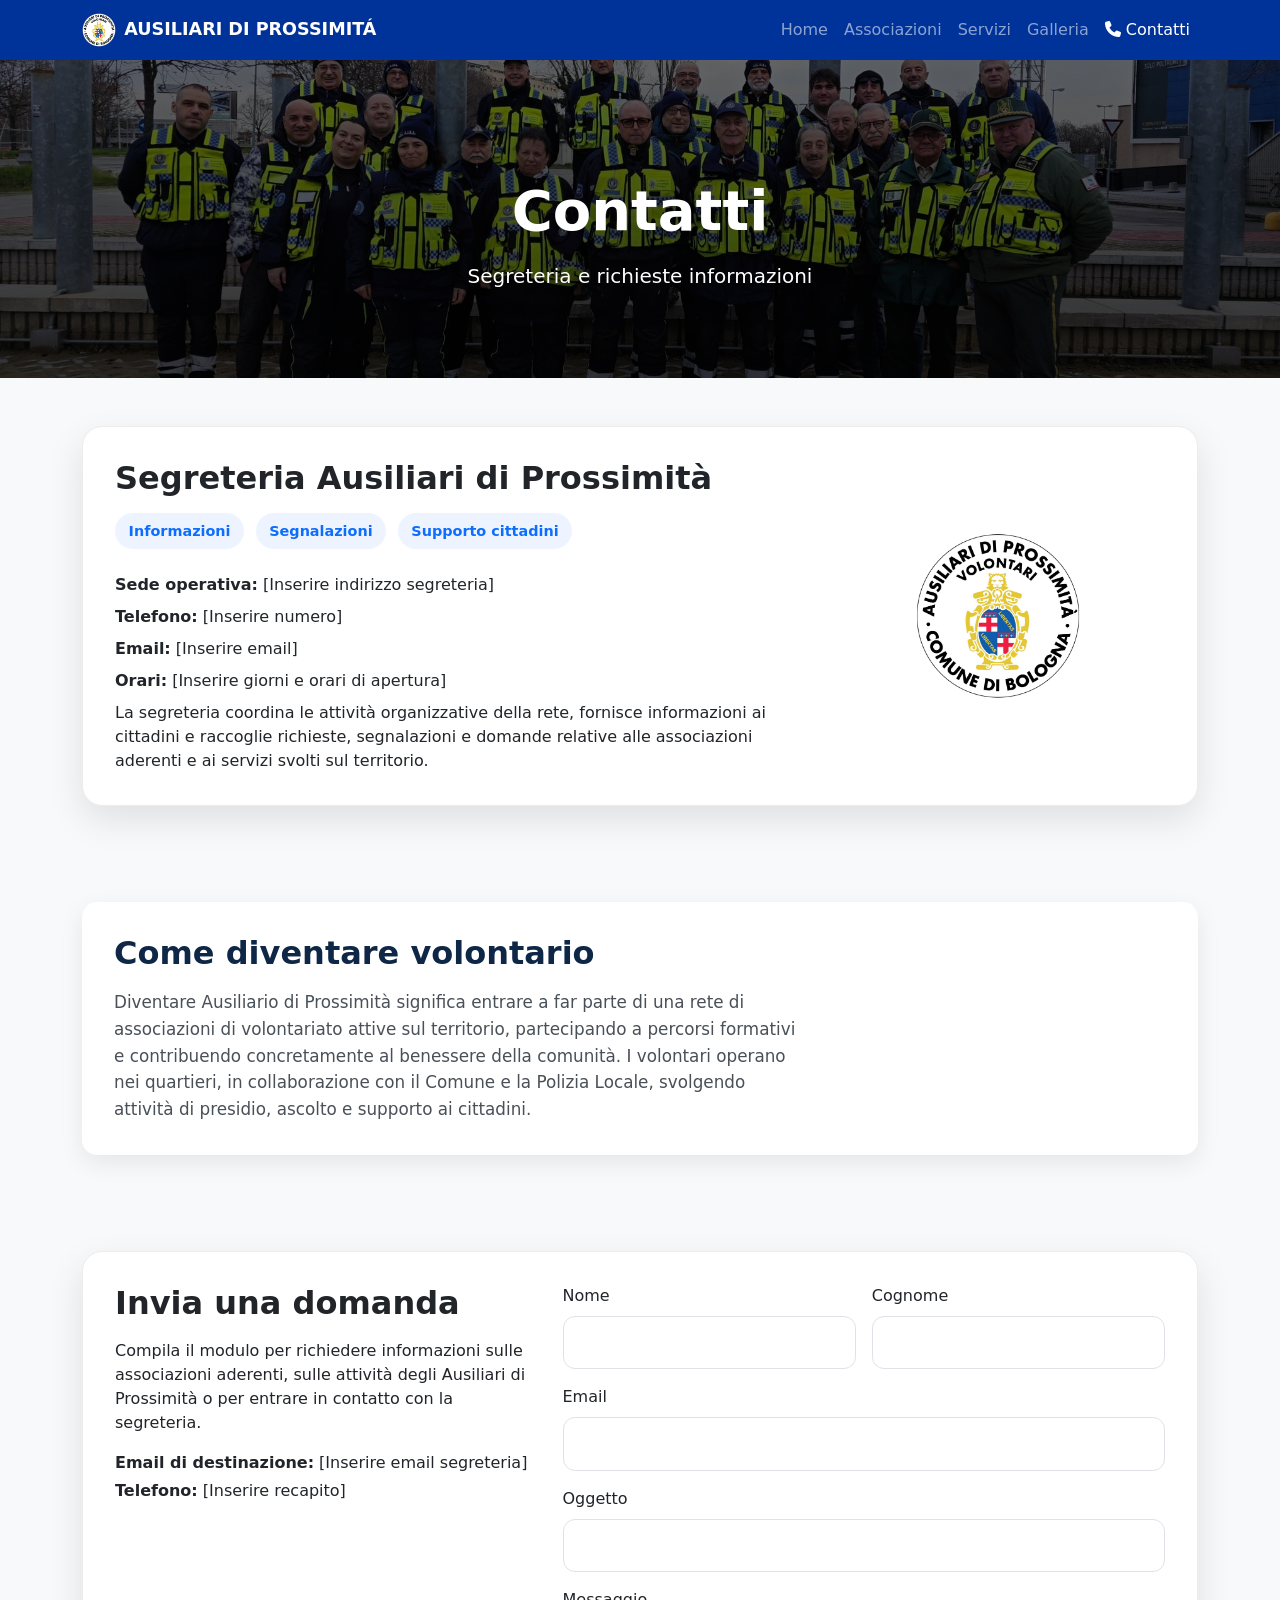
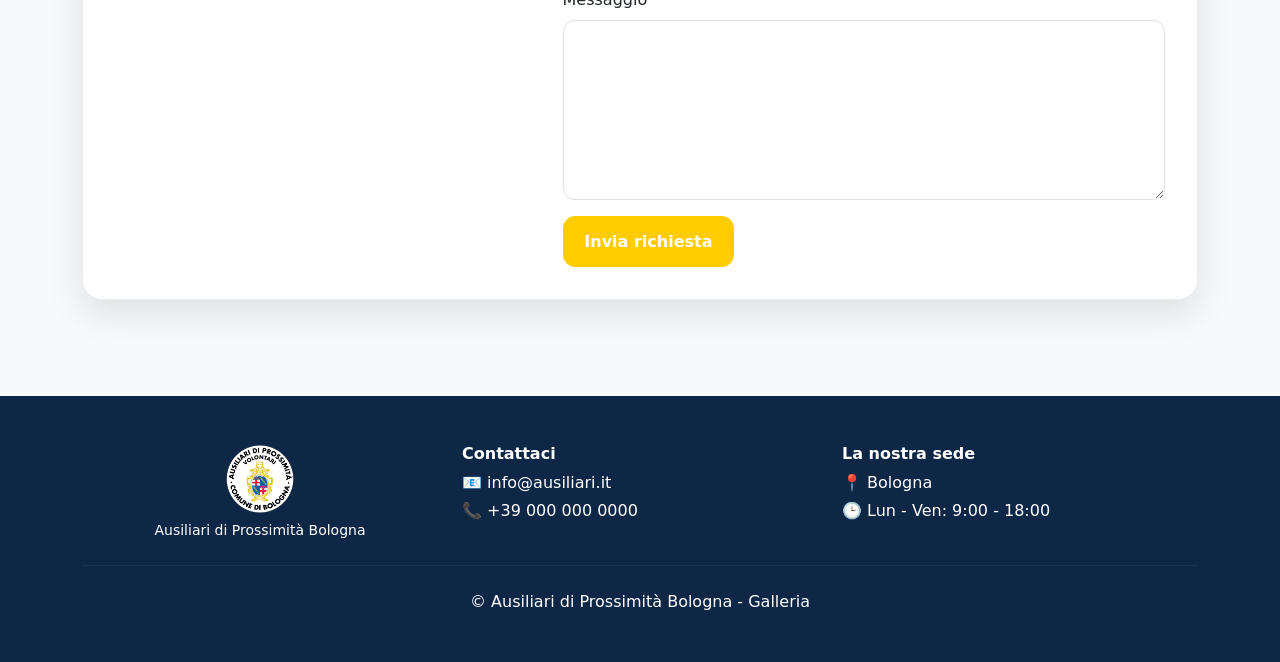
==== html/contatti.html @ b4db6cfe "Initial commit" ====
<!DOCTYPE html>
<html lang="it">

<head>
    <meta charset="UTF-8">
    <meta name="viewport" content="width=device-width, initial-scale=1.0">
    <title>Contatti - Ausiliari di Prossimità Bologna</title>
    <link href="https://cdn.jsdelivr.net/npm/bootstrap@5.3.3/dist/css/bootstrap.min.css" rel="stylesheet">
    <link rel="stylesheet" href="https://cdnjs.cloudflare.com/ajax/libs/font-awesome/6.5.2/css/all.min.css">
    <link rel="stylesheet" href="../css/contatti.css">
    <link rel="stylesheet" href="../css/common.css">
</head>

<body>

    <nav class="navbar navbar-expand-lg navbar-dark bg-bologna-dark fixed-top">
        <div class="container">
            <a class="navbar-brand fw-bold d-flex align-items-center gap-2" href="homepage.html">
                <img src="../immagini/logo volontari no bgrnd.png" alt="Logo" class="navbar-logo">
                <span class="navbar-brand-text">AUSILIARI DI PROSSIMITÁ</span>
            </a>
            <button class="navbar-toggler" type="button" data-bs-toggle="collapse" data-bs-target="#navbarNav"
                aria-controls="navbarNav" aria-expanded="false" aria-label="Toggle navigation">
                <span class="navbar-toggler-icon"></span>
            </button>

            <div class="collapse navbar-collapse" id="navbarNav">
                <ul class="navbar-nav ms-auto">
                    <li class="nav-item"><a class="nav-link" href="homepage.html">Home</a></li>
                    <li class="nav-item"><a class="nav-link" href="associazioni.html">Associazioni</a></li>
                    <li class="nav-item"><a class="nav-link" href="servizi.html">Servizi</a></li>
                    <li class="nav-item"><a class="nav-link" href="galleria.html">Galleria</a></li>
                    <li class="nav-item"><a class="nav-link active" href="contatti.html"><i class="fa-solid fa-phone"></i>
                            Contatti</a></li>
                </ul>
            </div>
        </div>
    </nav>

    <section class="side-hero">
        <div class="container text-center text-white">
            <h1 class="display-4 fw-bold mb-3">Contatti</h1>
            <p class="lead mb-0">Segreteria e richieste informazioni</p>
        </div>
    </section>

    <section id="segreteria" class="py-5">
        <div class="container">
            <div class="segreteria-box">
                <div class="row align-items-center g-4">
                    <div class="col-lg-8">
                        <h2 class="section-title">Segreteria Ausiliari di Prossimità</h2>
                        <div class="mb-3">
                            <span class="info-chip">Informazioni</span>
                            <span class="info-chip">Segnalazioni</span>
                            <span class="info-chip">Supporto cittadini</span>
                        </div>
                        <p class="mb-2"><strong>Sede operativa:</strong> [Inserire indirizzo segreteria]</p>
                        <p class="mb-2"><strong>Telefono:</strong> [Inserire numero]</p>
                        <p class="mb-2"><strong>Email:</strong> [Inserire email]</p>
                        <p class="mb-2"><strong>Orari:</strong> [Inserire giorni e orari di apertura]</p>
                        <p class="mb-0">
                            La segreteria coordina le attività organizzative della rete, fornisce informazioni
                            ai cittadini e raccoglie richieste, segnalazioni e domande relative alle associazioni
                            aderenti e ai servizi svolti sul territorio.
                        </p>
                    </div>
                    <div class="col-lg-4 text-center">
                        <img src="../immagini/logo volontari.jpeg" alt="Logo Segreteria"
                            class="img-fluid logo-segreteria">
                    </div>
                </div>
            </div>
        </div>
    </section>

    <!-- Come diventare volontario -->
    <section id="diventa-volontario" class="py-5">
        <div class="container">
            <div class="box volontario-box">
                <div class="row align-items-center g-4">

                    <div class="col-lg-8">
                        <h2 class="fw-bold mb-3">Come diventare volontario</h2>

                        <p class="mb-0">
                            Diventare Ausiliario di Prossimità significa entrare a far parte
                            di una rete di associazioni di volontariato attive sul territorio,
                            partecipando a percorsi formativi e contribuendo concretamente
                            al benessere della comunità. I volontari operano nei quartieri,
                            in collaborazione con il Comune e la Polizia Locale, svolgendo
                            attività di presidio, ascolto e supporto ai cittadini.
                        </p>
                    </div>

                </div>
            </div>
        </div>
    </section>

    <section id="contatti" class="py-5">
        <div class="container">
            <div class="contact-form-box">
                <div class="row g-4">
                    <div class="col-lg-5">
                        <h2 class="section-title">Invia una domanda</h2>
                        <p>
                            Compila il modulo per richiedere informazioni sulle associazioni aderenti,
                            sulle attività degli Ausiliari di Prossimità o per entrare in contatto
                            con la segreteria.
                        </p>
                        <p class="mb-1"><strong>Email di destinazione:</strong> [Inserire email segreteria]</p>
                        <p class="mb-0"><strong>Telefono:</strong> [Inserire recapito]</p>
                    </div>

                    <div class="col-lg-7">
                        <form id="contactForm" novalidate>
                            <div class="row g-3">
                                <div class="col-md-6">
                                    <label for="nome" class="form-label">Nome</label>
                                    <input type="text" class="form-control" id="nome" name="nome" required>
                                </div>
                                <div class="col-md-6">
                                    <label for="cognome" class="form-label">Cognome</label>
                                    <input type="text" class="form-control" id="cognome" name="cognome" required>
                                </div>
                                <div class="col-12">
                                    <label for="email" class="form-label">Email</label>
                                    <input type="email" class="form-control" id="email" name="email" required>
                                </div>
                                <div class="col-12">
                                    <label for="oggetto" class="form-label">Oggetto</label>
                                    <input type="text" class="form-control" id="oggetto" name="oggetto" required>
                                </div>
                                <div class="col-12">
                                    <label for="messaggio" class="form-label">Messaggio</label>
                                    <textarea class="form-control" id="messaggio" name="messaggio" required></textarea>
                                </div>
                                <div class="col-12 d-flex align-items-center gap-3 flex-wrap">
                                    <button type="submit" class="btn btn-primary btn-contact">Invia richiesta</button>
                                    <div id="formStatus" class="form-status text-muted"></div>
                                </div>
                            </div>
                        </form>
                    </div>
                </div>
            </div>
        </div>
    </section>

    <footer class="py-5 mt-5 footer-custom">
        <div class="container">
            <div class="row text-center g-4">

                <div class="col-md-4">
                    <img src="../immagini/logo volontari no bgrnd.png" alt="Logo Ausiliari di Prossimità Bologna"
                        class="footer-logo">
                    <p class="mb-0 small">
                        Ausiliari di Prossimità Bologna
                    </p>
                </div>

                <div class="col-md-4 footer-col">
                    <h6 class="fw-bold mb-2">Contattaci</h6>
                    <p class="mb-1">
                        📧 info@ausiliari.it
                    </p>
                    <p class="mb-0">
                        📞 +39 000 000 0000
                    </p>
                </div>

                <div class="col-md-4 footer-col">
                    <h6 class="fw-bold mb-2">La nostra sede</h6>
                    <p class="mb-1">
                        📍 Bologna
                    </p>
                    <p class="mb-0">
                        🕒 Lun - Ven: 9:00 - 18:00
                    </p>
                </div>

            </div>

            <hr class="my-4 footer-divider">

            <div class="text-center">
                <p class="mb-0">© Ausiliari di Prossimità Bologna - Galleria</p>
            </div>
        </div>
    </footer>

    <script src="https://cdn.jsdelivr.net/npm/bootstrap@5.3.3/dist/js/bootstrap.bundle.min.js"></script>
    <script src="../js/contatti.js"></script>
</body>

</html>
---- css/contatti.css ----
body {
    background: #f8f9fa;
}

.contatti-hero {
    background: linear-gradient(rgba(0,0,0,0.55), rgba(0,0,0,0.72)),
                url('../immagini/ausiliari background.JPG') center/cover no-repeat;
    min-height: 38vh;
    display: flex;
    align-items: center;
    padding-top: 90px;
}

.section-card {
    background: #fff;
    border-radius: 20px;
    box-shadow: 0 14px 36px rgba(0, 0, 0, 0.10);
    border: 1px solid #ececec;
    padding: 2rem;
}

.section-title {
    font-weight: 700;
    margin-bottom: 1rem;
}

.segreteria-box,
.contact-form-box {
    background: #fff;
    border-radius: 20px;
    box-shadow: 0 14px 36px rgba(0, 0, 0, 0.10);
    border: 1px solid #ececec;
    padding: 2rem;
}

.info-chip {
    display: inline-block;
    padding: 0.45rem 0.85rem;
    border-radius: 999px;
    background: #eef4ff;
    color: #0d6efd;
    font-size: 0.9rem;
    font-weight: 600;
    margin-right: 0.4rem;
    margin-bottom: 0.5rem;
}

.form-control,
.form-select {
    border-radius: 12px;
    border: 1px solid #dfe3e8;
    padding: 0.85rem 1rem;
}

.form-control:focus,
.form-select:focus {
    border-color: #86b7fe;
    box-shadow: 0 0 0 0.25rem rgba(13,110,253,0.15);
}

textarea.form-control {
    min-height: 180px;
    resize: vertical;
}

.btn-contact {
    border-radius: 12px;
    padding: 0.8rem 1.3rem;
    font-weight: 600;
}

.form-status {
    min-height: 24px;
    font-size: 0.95rem;
}

.logo-segreteria {
    max-height: 170px;
    object-fit: contain;
}

footer {
    background: #0f2747;
    color: white;
}

.volontario-box {
    background: white;
    border-radius: 15px;
    padding: 2rem;
    box-shadow: 0 8px 25px rgba(0, 0, 0, 0.08);
}

.volontario-box h2 {
    color: #0f2747;
}

.volontario-box p {
    color: #495057;
    font-size: 1.05rem;
    line-height: 1.6;
}

.volontario-img {
    max-height: 180px;
    object-fit: contain;
    transition: transform 0.3s ease;
}

.volontario-img:hover {
    transform: scale(1.05);
}
---- css/common.css ----
/* Navbar Blu Scuro + Bottoni Rossi Bologna */
.bg-bologna-dark { background-color: #003399 !important; }
.btn-primary { 
    background-color: #FFCC00 !important; 
    border-color: #FFCC00 !important; 
}
.btn-primary:hover { 
    background-color: #b49000 !important; 
    border-color: #b49000 !important; 
}
.btn-outline-light:hover { 
    border-color: #b49000; 
    background-color: #b49000; 
    color: white; 
}
/* NAVBAR LOGO */

.navbar-logo {
    height: 34px;
    width: auto;
    object-fit: contain;
}

.navbar-brand {
    font-size: 1.1rem;
    line-height: 1.1;
}

.navbar-brand-text {
    display: inline-block;
}

@media (max-width: 575.98px) {
    .navbar-brand {
        font-size: 0.82rem;
        max-width: calc(100% - 56px);
    }

    .navbar-brand-text {
        line-height: 1.05;
    }

    .navbar-logo {
        height: 24px;
    }

    .navbar {
        padding-top: 0.35rem;
        padding-bottom: 0.35rem;
    }

    .navbar-toggler {
        padding: 0.25rem 0.5rem;
    }
}
/* FOOTER */

.footer-custom {
    background: #0f2747;
    color: white;
}

.footer-divider {
    border-color: rgba(255,255,255,0.2);
}

.footer-logo {
    max-width: 70px;
    height: auto;
    display: block;
    margin: 0 auto 6px;
}

.footer-col {
    display: flex;
    flex-direction: column;
    align-items: center;
}

/* su desktop li allineiamo a sinistra ma con struttura uguale */
@media (min-width: 768px) {
    .footer-col {
        align-items: flex-start;
    }
}

.side-hero {
    background: linear-gradient(rgba(0,0,0,0.55), rgba(0,0,0,0.72)),
                url('../immagini/foto\ di\ gruppo.jpeg') center/cover no-repeat;
    min-height: 42vh;
    display: flex;
    align-items: center;
    padding-top: 90px;
}

.side-row {
    margin-bottom: 2rem;
}
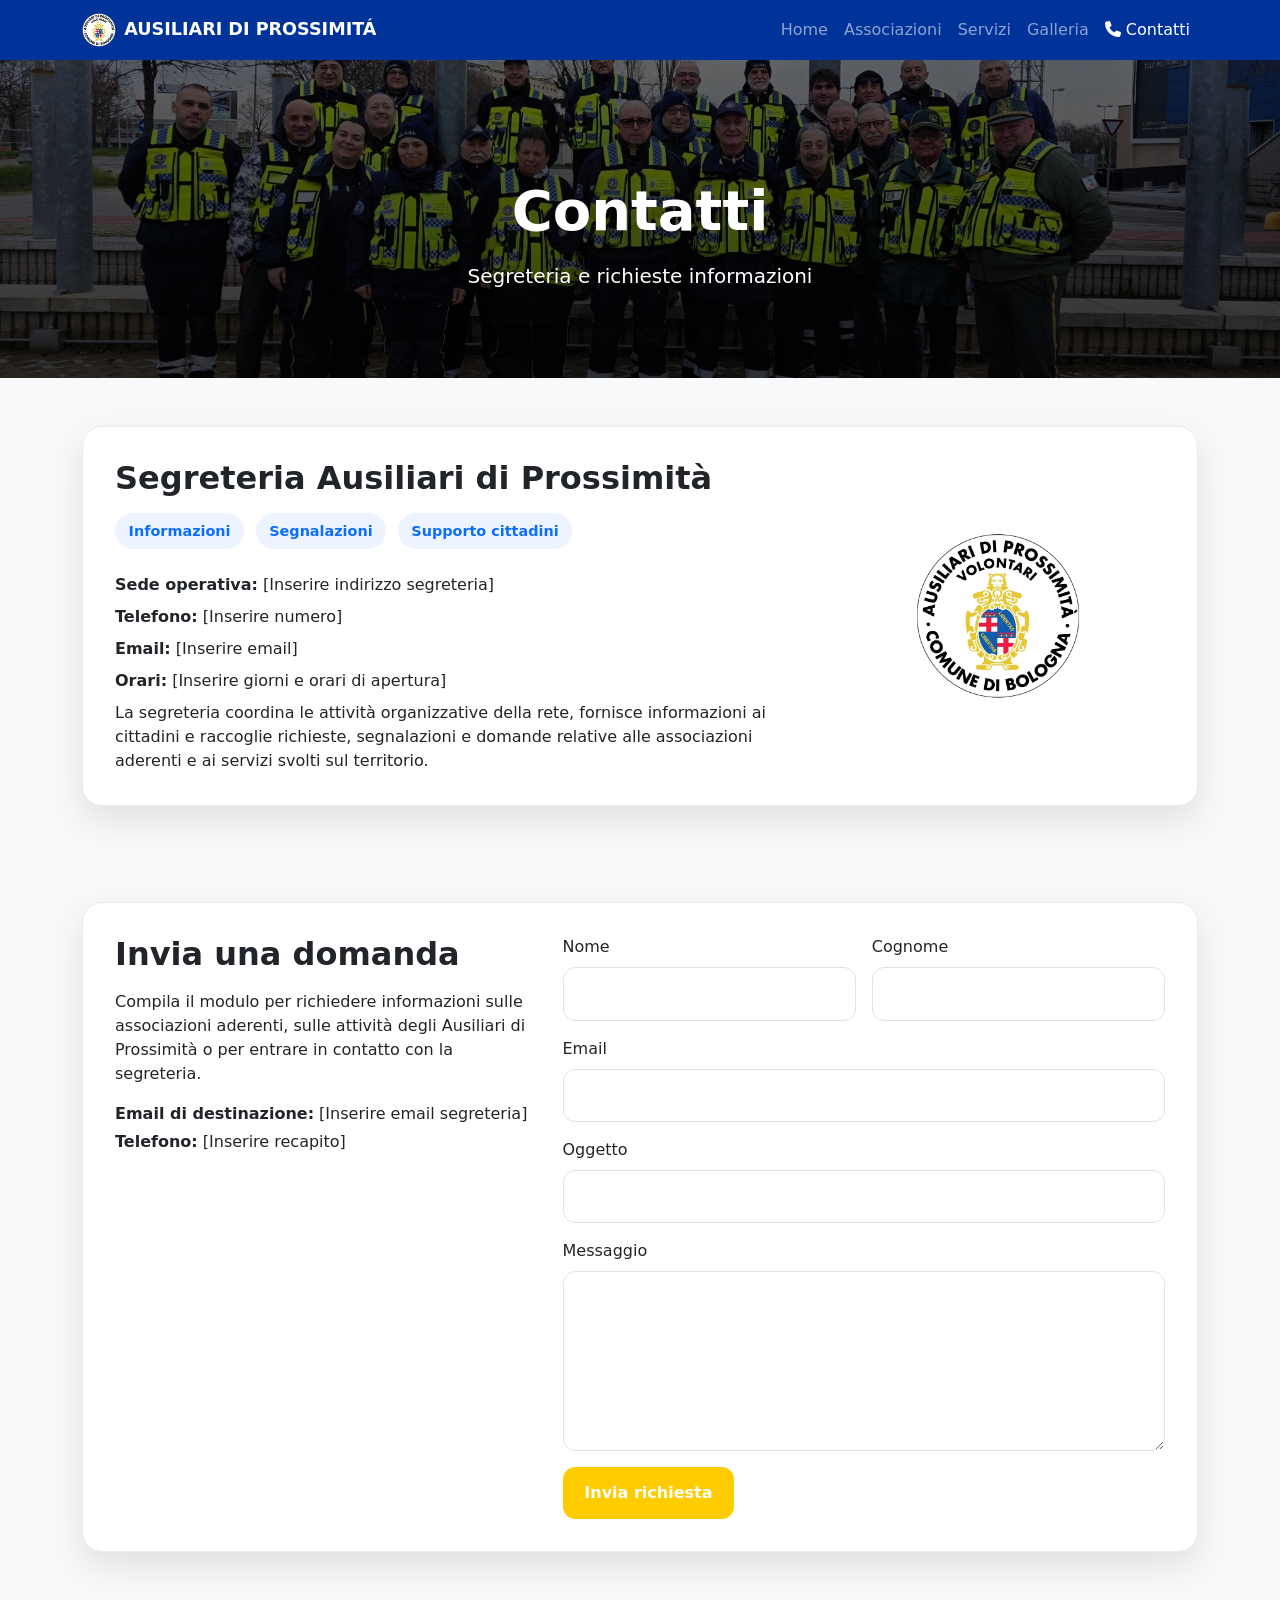
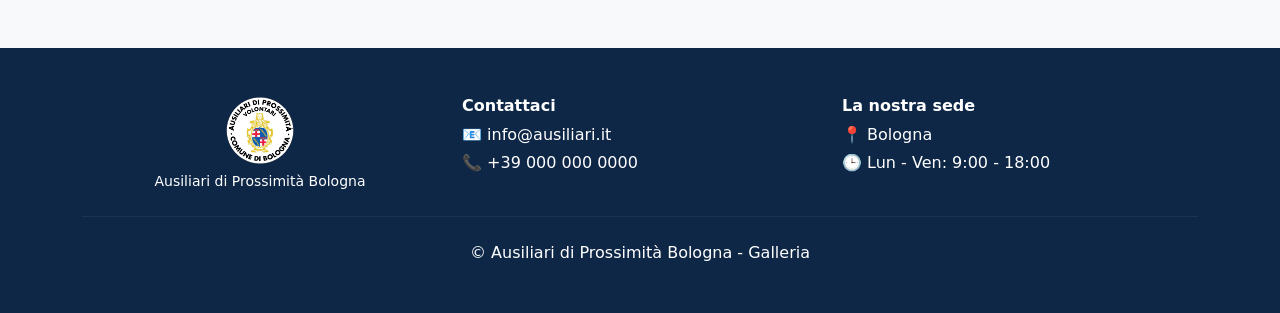
==== commit 195ffe52: "l" ====
--- a/html/contatti.html
+++ b/html/contatti.html
@@ -69,30 +69,6 @@
                         <img src="../immagini/logo volontari.jpeg" alt="Logo Segreteria"
                             class="img-fluid logo-segreteria">
                     </div>
-                </div>
-            </div>
-        </div>
-    </section>
-
-    <!-- Come diventare volontario -->
-    <section id="diventa-volontario" class="py-5">
-        <div class="container">
-            <div class="box volontario-box">
-                <div class="row align-items-center g-4">
-
-                    <div class="col-lg-8">
-                        <h2 class="fw-bold mb-3">Come diventare volontario</h2>
-
-                        <p class="mb-0">
-                            Diventare Ausiliario di Prossimità significa entrare a far parte
-                            di una rete di associazioni di volontariato attive sul territorio,
-                            partecipando a percorsi formativi e contribuendo concretamente
-                            al benessere della comunità. I volontari operano nei quartieri,
-                            in collaborazione con il Comune e la Polizia Locale, svolgendo
-                            attività di presidio, ascolto e supporto ai cittadini.
-                        </p>
-                    </div>
-
                 </div>
             </div>
         </div>
--- a/css/contatti.css
+++ b/css/contatti.css
@@ -84,29 +84,4 @@
     color: white;
 }
 
-.volontario-box {
-    background: white;
-    border-radius: 15px;
-    padding: 2rem;
-    box-shadow: 0 8px 25px rgba(0, 0, 0, 0.08);
-}
 
-.volontario-box h2 {
-    color: #0f2747;
-}
-
-.volontario-box p {
-    color: #495057;
-    font-size: 1.05rem;
-    line-height: 1.6;
-}
-
-.volontario-img {
-    max-height: 180px;
-    object-fit: contain;
-    transition: transform 0.3s ease;
-}
-
-.volontario-img:hover {
-    transform: scale(1.05);
-}
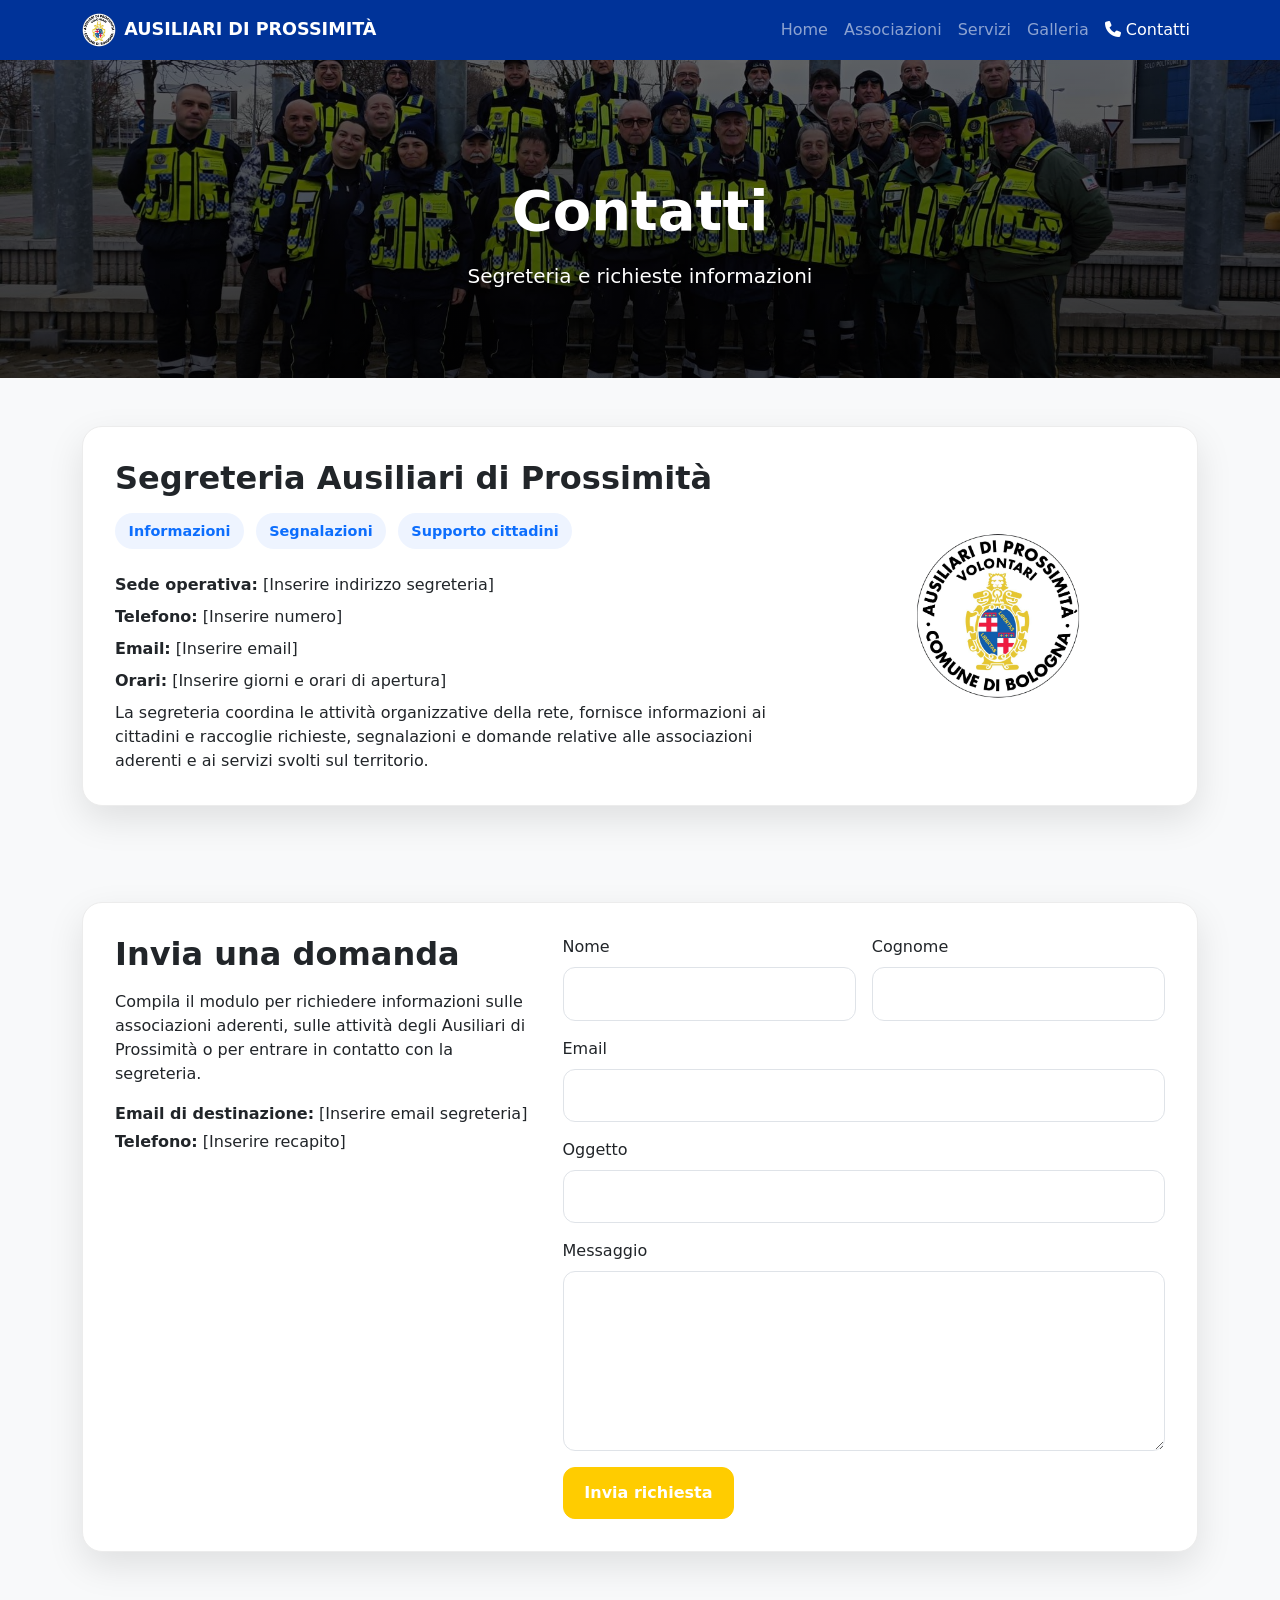
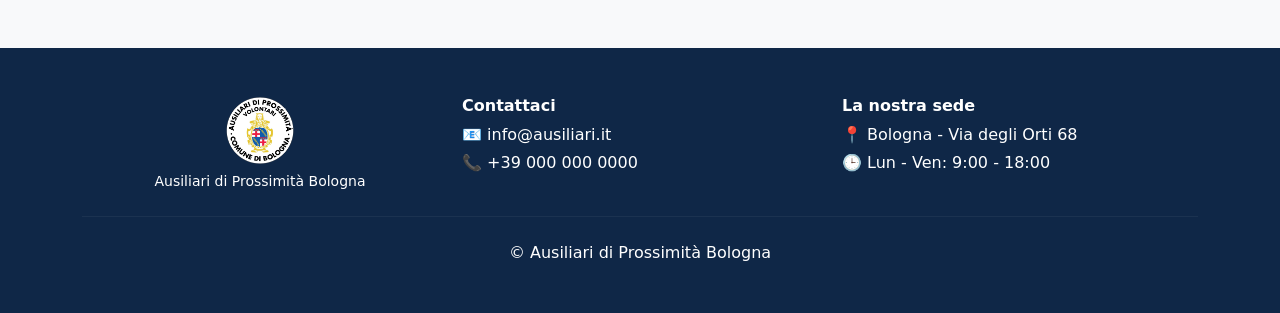
==== commit a05c5bd8: "pulizia codice, PHP pulizia codice morto css, fix footer, nuovo php" ====
--- a/html/contatti.html
+++ b/html/contatti.html
@@ -17,7 +17,7 @@
         <div class="container">
             <a class="navbar-brand fw-bold d-flex align-items-center gap-2" href="homepage.html">
                 <img src="../immagini/logo volontari no bgrnd.png" alt="Logo" class="navbar-logo">
-                <span class="navbar-brand-text">AUSILIARI DI PROSSIMITÁ</span>
+                <span class="navbar-brand-text">AUSILIARI DI PROSSIMITÀ</span>
             </a>
             <button class="navbar-toggler" type="button" data-bs-toggle="collapse" data-bs-target="#navbarNav"
                 aria-controls="navbarNav" aria-expanded="false" aria-label="Toggle navigation">
@@ -92,6 +92,11 @@
                     <div class="col-lg-7">
                         <form id="contactForm" novalidate>
                             <div class="row g-3">
+                                <!-- Honeypot anti-spam: campo nascosto, un utente reale non lo vede né lo compila -->
+                                <div class="d-none" aria-hidden="true">
+                                    <label for="sito_web">Non compilare questo campo</label>
+                                    <input type="text" id="sito_web" name="sito_web" tabindex="-1" autocomplete="off">
+                                </div>
                                 <div class="col-md-6">
                                     <label for="nome" class="form-label">Nome</label>
                                     <input type="text" class="form-control" id="nome" name="nome" required>
@@ -149,7 +154,7 @@
                 <div class="col-md-4 footer-col">
                     <h6 class="fw-bold mb-2">La nostra sede</h6>
                     <p class="mb-1">
-                        📍 Bologna
+                        📍 Bologna - Via degli Orti 68
                     </p>
                     <p class="mb-0">
                         🕒 Lun - Ven: 9:00 - 18:00
@@ -161,7 +166,7 @@
             <hr class="my-4 footer-divider">
 
             <div class="text-center">
-                <p class="mb-0">© Ausiliari di Prossimità Bologna - Galleria</p>
+                <p class="mb-0">© Ausiliari di Prossimità Bologna</p>
             </div>
         </div>
     </footer>
--- a/css/contatti.css
+++ b/css/contatti.css
@@ -1,22 +1,5 @@
 body {
     background: #f8f9fa;
-}
-
-.contatti-hero {
-    background: linear-gradient(rgba(0,0,0,0.55), rgba(0,0,0,0.72)),
-                url('../immagini/ausiliari background.JPG') center/cover no-repeat;
-    min-height: 38vh;
-    display: flex;
-    align-items: center;
-    padding-top: 90px;
-}
-
-.section-card {
-    background: #fff;
-    border-radius: 20px;
-    box-shadow: 0 14px 36px rgba(0, 0, 0, 0.10);
-    border: 1px solid #ececec;
-    padding: 2rem;
 }
 
 .section-title {
@@ -79,9 +62,5 @@
     object-fit: contain;
 }
 
-footer {
-    background: #0f2747;
-    color: white;
-}
 
 
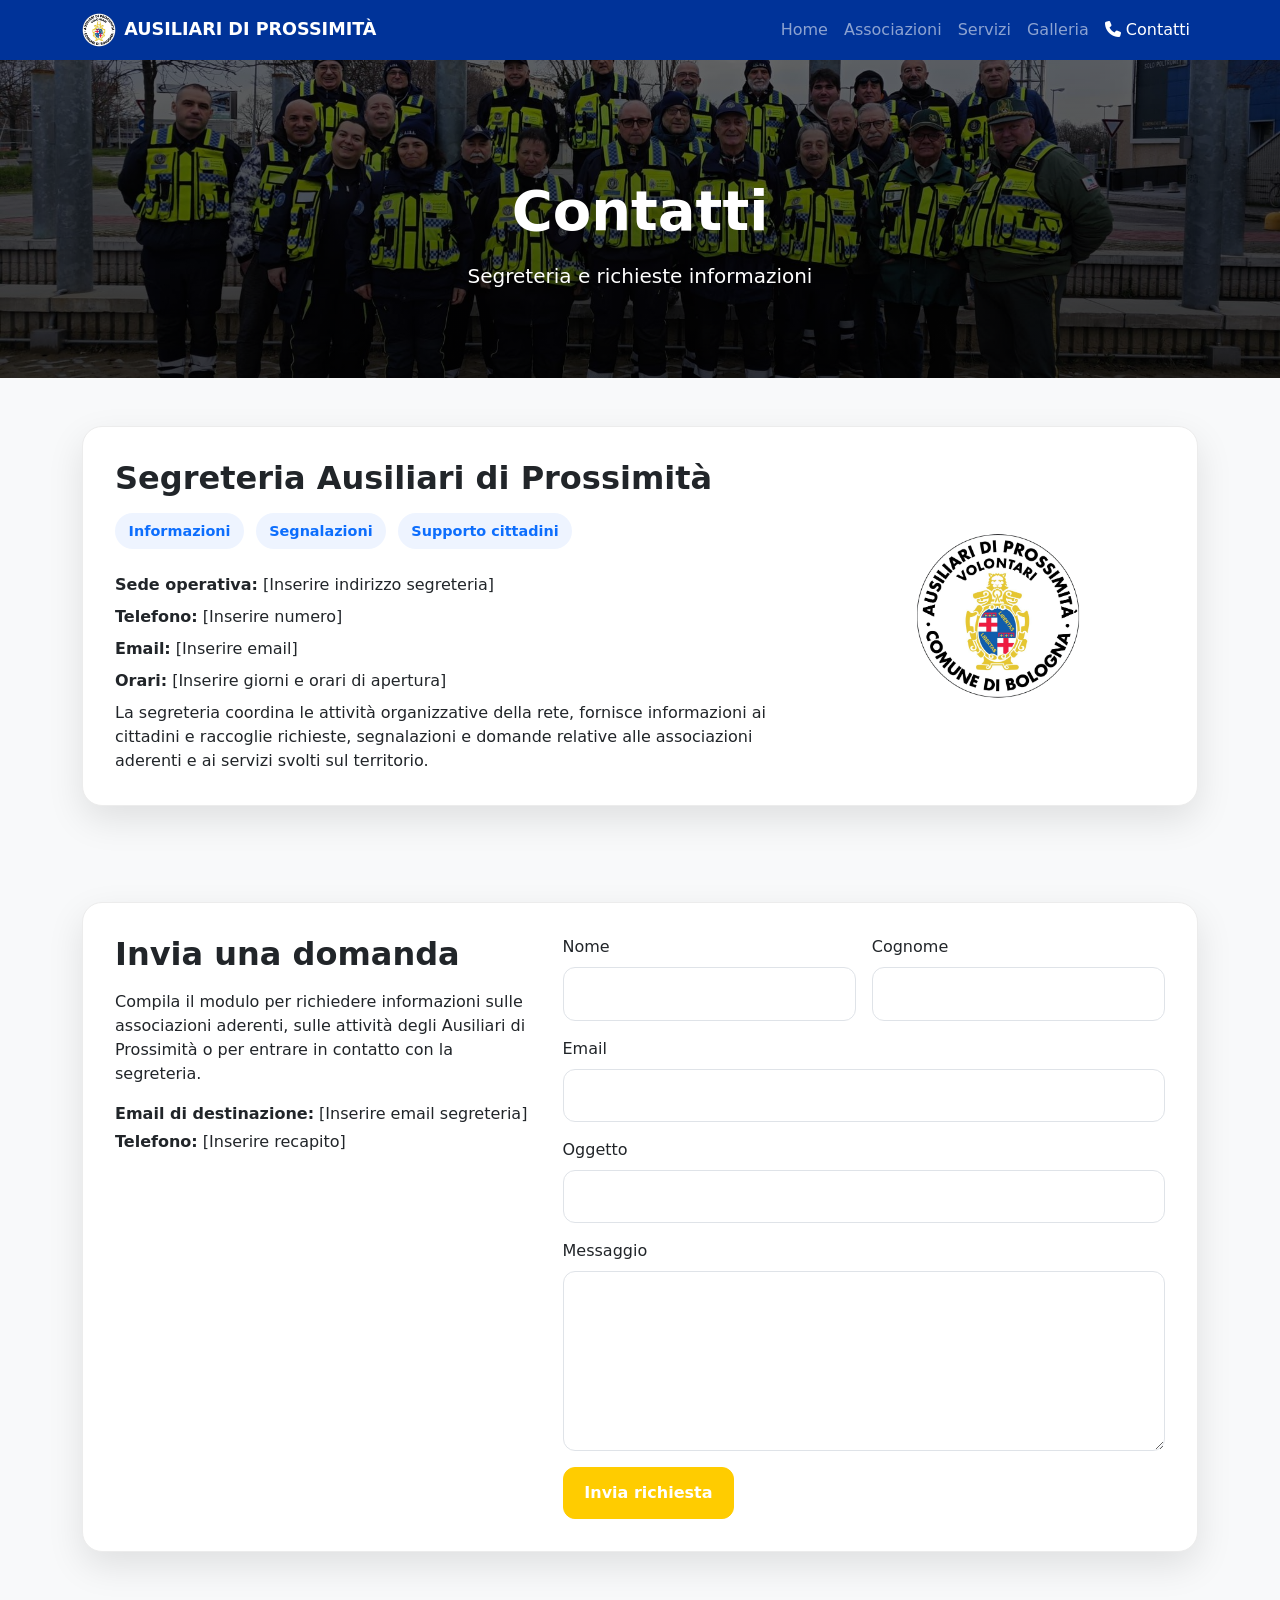
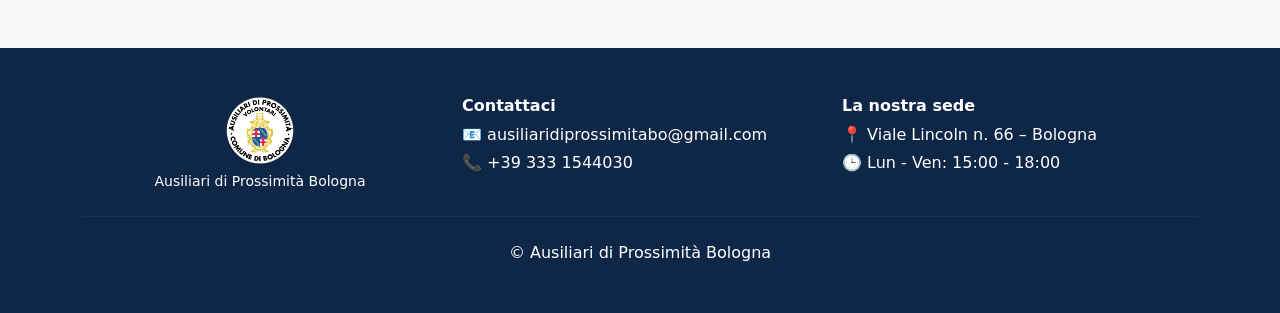
==== commit 27239443: "footer e homepage footer automatico e impaginazione homepage rivista" ====
--- a/html/contatti.html
+++ b/html/contatti.html
@@ -129,50 +129,11 @@
         </div>
     </section>
 
-    <footer class="py-5 mt-5 footer-custom">
-        <div class="container">
-            <div class="row text-center g-4">
-
-                <div class="col-md-4">
-                    <img src="../immagini/logo volontari no bgrnd.png" alt="Logo Ausiliari di Prossimità Bologna"
-                        class="footer-logo">
-                    <p class="mb-0 small">
-                        Ausiliari di Prossimità Bologna
-                    </p>
-                </div>
-
-                <div class="col-md-4 footer-col">
-                    <h6 class="fw-bold mb-2">Contattaci</h6>
-                    <p class="mb-1">
-                        📧 info@ausiliari.it
-                    </p>
-                    <p class="mb-0">
-                        📞 +39 000 000 0000
-                    </p>
-                </div>
-
-                <div class="col-md-4 footer-col">
-                    <h6 class="fw-bold mb-2">La nostra sede</h6>
-                    <p class="mb-1">
-                        📍 Bologna - Via degli Orti 68
-                    </p>
-                    <p class="mb-0">
-                        🕒 Lun - Ven: 9:00 - 18:00
-                    </p>
-                </div>
-
-            </div>
-
-            <hr class="my-4 footer-divider">
-
-            <div class="text-center">
-                <p class="mb-0">© Ausiliari di Prossimità Bologna</p>
-            </div>
-        </div>
-    </footer>
+    <footer id="site-footer" class="py-5 mt-5 footer-custom"></footer>
 
     <script src="https://cdn.jsdelivr.net/npm/bootstrap@5.3.3/dist/js/bootstrap.bundle.min.js"></script>
     <script src="../js/contatti.js"></script>
+    <script defer src="../js/footer.js"></script>
 </body>
 
 </html>
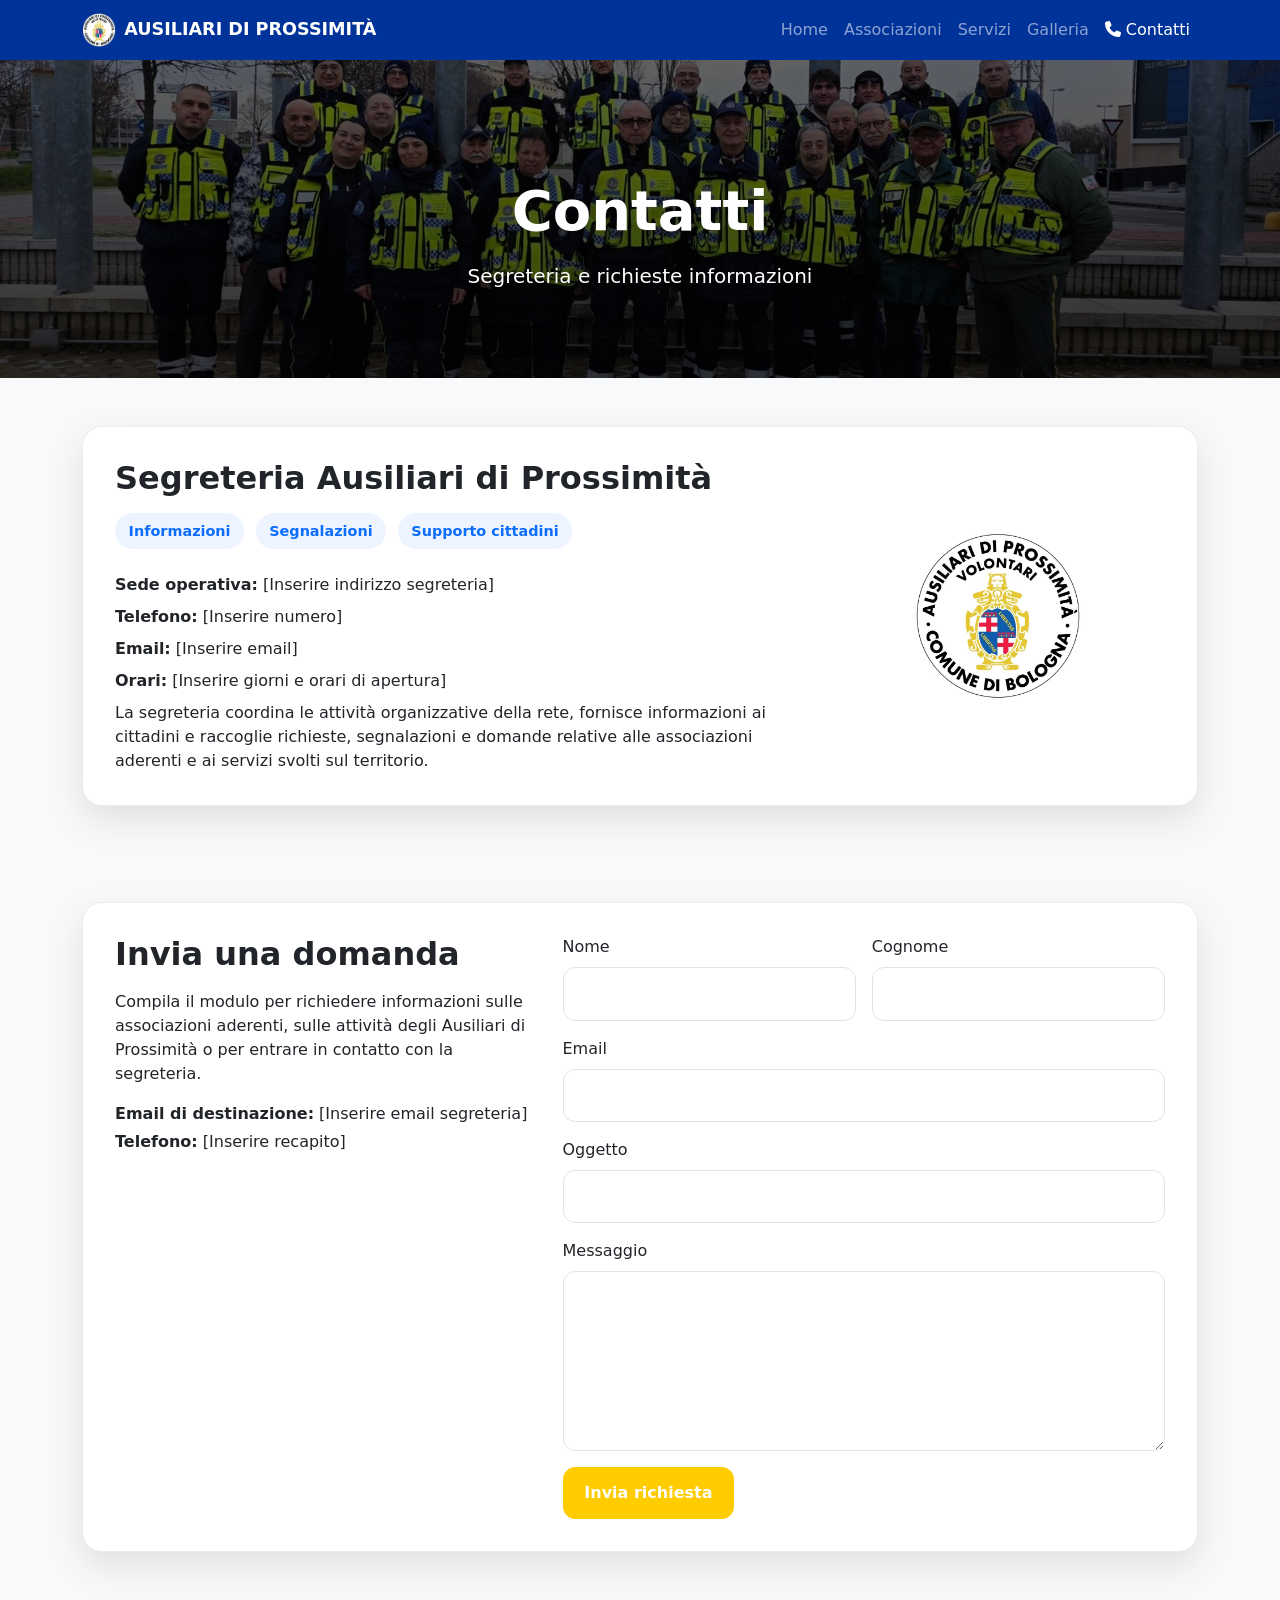
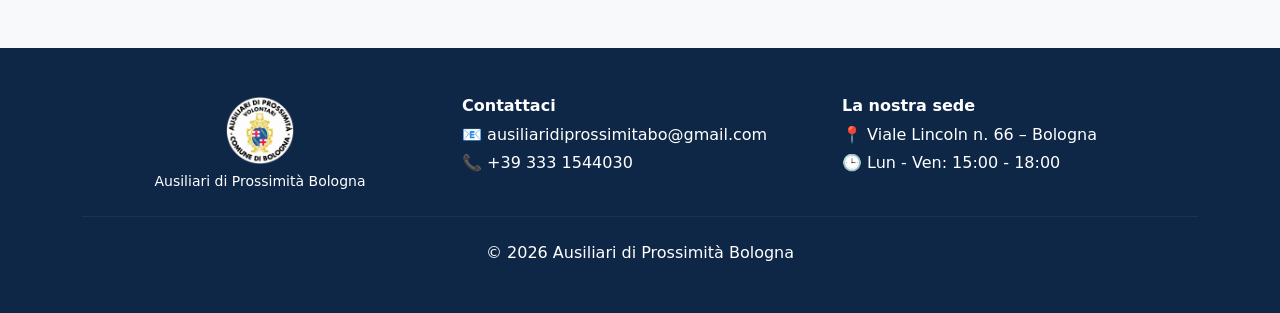
==== commit 4b38b963: "fissaggi maiuscole minuscole, layout" ====
--- a/html/contatti.html
+++ b/html/contatti.html
@@ -7,35 +7,13 @@
     <title>Contatti - Ausiliari di Prossimità Bologna</title>
     <link href="https://cdn.jsdelivr.net/npm/bootstrap@5.3.3/dist/css/bootstrap.min.css" rel="stylesheet">
     <link rel="stylesheet" href="https://cdnjs.cloudflare.com/ajax/libs/font-awesome/6.5.2/css/all.min.css">
+    <link rel="stylesheet" href="../css/common.css">
     <link rel="stylesheet" href="../css/contatti.css">
-    <link rel="stylesheet" href="../css/common.css">
 </head>
 
 <body>
 
-    <nav class="navbar navbar-expand-lg navbar-dark bg-bologna-dark fixed-top">
-        <div class="container">
-            <a class="navbar-brand fw-bold d-flex align-items-center gap-2" href="homepage.html">
-                <img src="../immagini/logo volontari no bgrnd.png" alt="Logo" class="navbar-logo">
-                <span class="navbar-brand-text">AUSILIARI DI PROSSIMITÀ</span>
-            </a>
-            <button class="navbar-toggler" type="button" data-bs-toggle="collapse" data-bs-target="#navbarNav"
-                aria-controls="navbarNav" aria-expanded="false" aria-label="Toggle navigation">
-                <span class="navbar-toggler-icon"></span>
-            </button>
-
-            <div class="collapse navbar-collapse" id="navbarNav">
-                <ul class="navbar-nav ms-auto">
-                    <li class="nav-item"><a class="nav-link" href="homepage.html">Home</a></li>
-                    <li class="nav-item"><a class="nav-link" href="associazioni.html">Associazioni</a></li>
-                    <li class="nav-item"><a class="nav-link" href="servizi.html">Servizi</a></li>
-                    <li class="nav-item"><a class="nav-link" href="galleria.html">Galleria</a></li>
-                    <li class="nav-item"><a class="nav-link active" href="contatti.html"><i class="fa-solid fa-phone"></i>
-                            Contatti</a></li>
-                </ul>
-            </div>
-        </div>
-    </nav>
+    <nav id="site-navbar"></nav>
 
     <section class="side-hero">
         <div class="container text-center text-white">
@@ -66,7 +44,7 @@
                         </p>
                     </div>
                     <div class="col-lg-4 text-center">
-                        <img src="../immagini/logo volontari.jpeg" alt="Logo Segreteria"
+                        <img src="../immagini/logo-volontari.jpeg" alt="Logo Segreteria"
                             class="img-fluid logo-segreteria">
                     </div>
                 </div>
@@ -129,11 +107,11 @@
         </div>
     </section>
 
-    <footer id="site-footer" class="py-5 mt-5 footer-custom"></footer>
+    <footer id="site-footer"></footer>
 
     <script src="https://cdn.jsdelivr.net/npm/bootstrap@5.3.3/dist/js/bootstrap.bundle.min.js"></script>
     <script src="../js/contatti.js"></script>
-    <script defer src="../js/footer.js"></script>
+    <script defer src="../js/common.js"></script>
 </body>
 
 </html>
--- a/css/common.css
+++ b/css/common.css
@@ -86,7 +86,7 @@
 
 .side-hero {
     background: linear-gradient(rgba(0,0,0,0.55), rgba(0,0,0,0.72)),
-                url('../immagini/foto\ di\ gruppo.jpeg') center/cover no-repeat;
+                url('../immagini/foto-di-gruppo.jpeg') center/cover no-repeat;
     min-height: 42vh;
     display: flex;
     align-items: center;
@@ -95,4 +95,10 @@
 
 .side-row {
     margin-bottom: 2rem;
+}
+
+/* La navbar è fixed: senza questo, saltando a un'ancora (#contatti, #ass1...)
+   il titolo della sezione finisce nascosto sotto la barra. */
+:target {
+    scroll-margin-top: 90px;
 }
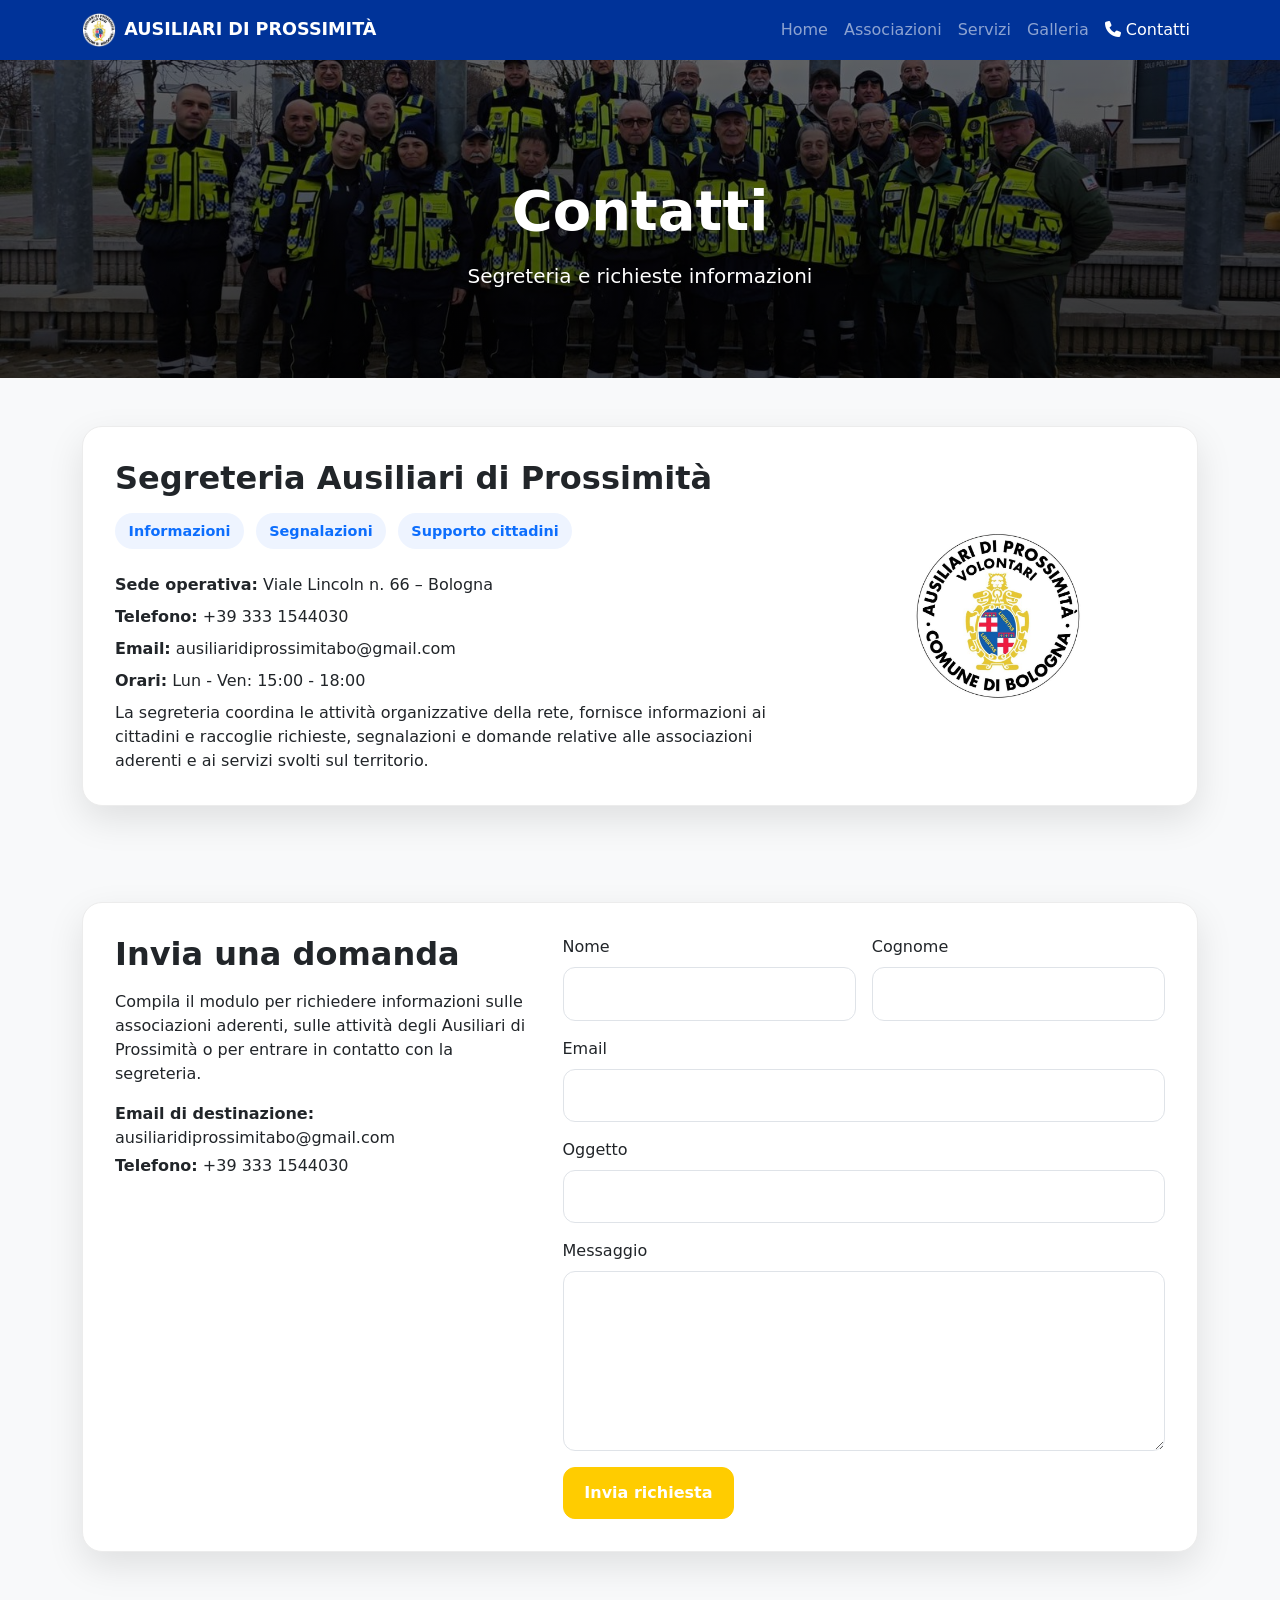
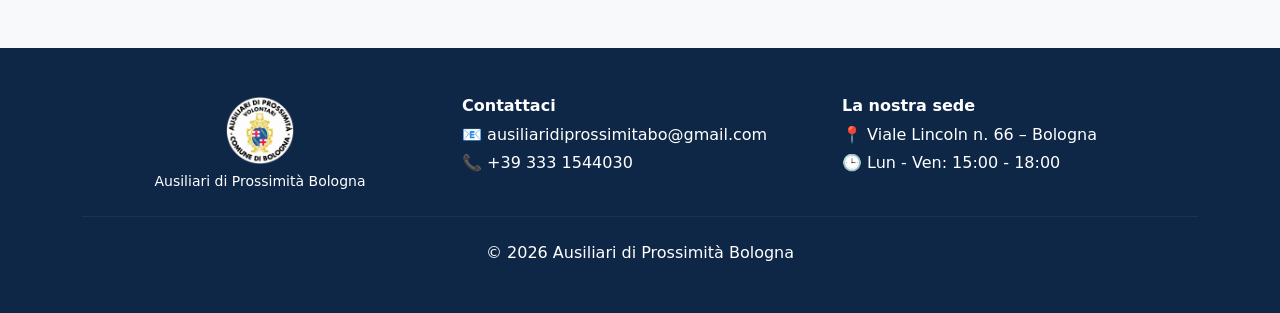
==== commit d5518166: "modifiche varie fiche" ====
--- a/html/contatti.html
+++ b/html/contatti.html
@@ -33,10 +33,10 @@
                             <span class="info-chip">Segnalazioni</span>
                             <span class="info-chip">Supporto cittadini</span>
                         </div>
-                        <p class="mb-2"><strong>Sede operativa:</strong> [Inserire indirizzo segreteria]</p>
-                        <p class="mb-2"><strong>Telefono:</strong> [Inserire numero]</p>
-                        <p class="mb-2"><strong>Email:</strong> [Inserire email]</p>
-                        <p class="mb-2"><strong>Orari:</strong> [Inserire giorni e orari di apertura]</p>
+                        <p class="mb-2"><strong>Sede operativa:</strong> Viale Lincoln n. 66 – Bologna</p>
+                        <p class="mb-2"><strong>Telefono:</strong> +39 333 1544030</p>
+                        <p class="mb-2"><strong>Email:</strong> ausiliaridiprossimitabo@gmail.com</p>
+                        <p class="mb-2"><strong>Orari:</strong> Lun - Ven: 15:00 - 18:00</p>
                         <p class="mb-0">
                             La segreteria coordina le attività organizzative della rete, fornisce informazioni
                             ai cittadini e raccoglie richieste, segnalazioni e domande relative alle associazioni
@@ -63,13 +63,27 @@
                             sulle attività degli Ausiliari di Prossimità o per entrare in contatto
                             con la segreteria.
                         </p>
-                        <p class="mb-1"><strong>Email di destinazione:</strong> [Inserire email segreteria]</p>
-                        <p class="mb-0"><strong>Telefono:</strong> [Inserire recapito]</p>
+                        <p class="mb-1"><strong>Email di destinazione:</strong> ausiliaridiprossimitabo@gmail.com</p>
+                        <p class="mb-0"><strong>Telefono:</strong> +39 333 1544030</p>
                     </div>
 
                     <div class="col-lg-7">
-                        <form id="contactForm" novalidate>
+                        <!--
+                            Invio temporaneo via FormSubmit.co (gratuito, nessun server PHP
+                            necessario) mentre il sito è su hosting gratuito senza PHP.
+                            Quando passerai a un hosting con PHP, per tornare a usare
+                            api/contatti.php con PHPMailer basta:
+                            1) togliere action/method qui sotto (o farli puntare a "#")
+                            2) in js/contatti.js cambiare l'URL del fetch da
+                               "https://formsubmit.co/ajax/..." a "../api/contatti.php"
+                        -->
+                        <form id="contactForm" action="https://formsubmit.co/ausiliaridiprossimitabo@gmail.com" method="POST" novalidate>
                             <div class="row g-3">
+                                <!-- Config FormSubmit: niente captcha (c'è già l'honeypot sotto), oggetto fisso dell'email -->
+                                <input type="hidden" name="_captcha" value="false">
+                                <input type="hidden" name="_subject" value="Nuovo messaggio dal sito - Ausiliari di Prossimità">
+                                <input type="hidden" name="_template" value="table">
+
                                 <!-- Honeypot anti-spam: campo nascosto, un utente reale non lo vede né lo compila -->
                                 <div class="d-none" aria-hidden="true">
                                     <label for="sito_web">Non compilare questo campo</label>
--- a/css/common.css
+++ b/css/common.css
@@ -33,7 +33,6 @@
 @media (max-width: 575.98px) {
     .navbar-brand {
         font-size: 0.82rem;
-        max-width: calc(100% - 56px);
     }
 
     .navbar-brand-text {
@@ -51,6 +50,35 @@
 
     .navbar-toggler {
         padding: 0.25rem 0.5rem;
+    }
+}
+
+/* MARCHIO CENTRATO SU MOBILE
+   Sotto i 992px la barra contiene tre elementi in fila: un segnaposto
+   vuoto a sinistra, il marchio al centro e il pulsante del menu a destra.
+   Dando al segnaposto la stessa larghezza del pulsante, il marchio resta
+   esattamente al centro invece di essere spinto a sinistra. */
+
+@media (max-width: 991.98px) {
+    .navbar-spazio,
+    .navbar-toggler {
+        flex: 0 0 46px;
+        width: 46px;
+    }
+
+    /* Il pulsante non ha piu' bisogno di padding orizzontale:
+       l'icona si centra da sola nella larghezza fissata sopra. */
+    .navbar-toggler {
+        padding-left: 0;
+        padding-right: 0;
+    }
+
+    .navbar-brand {
+        flex: 1 1 auto;
+        min-width: 0;
+        margin-right: 0;
+        justify-content: center;
+        text-align: center;
     }
 }
 /* FOOTER */
